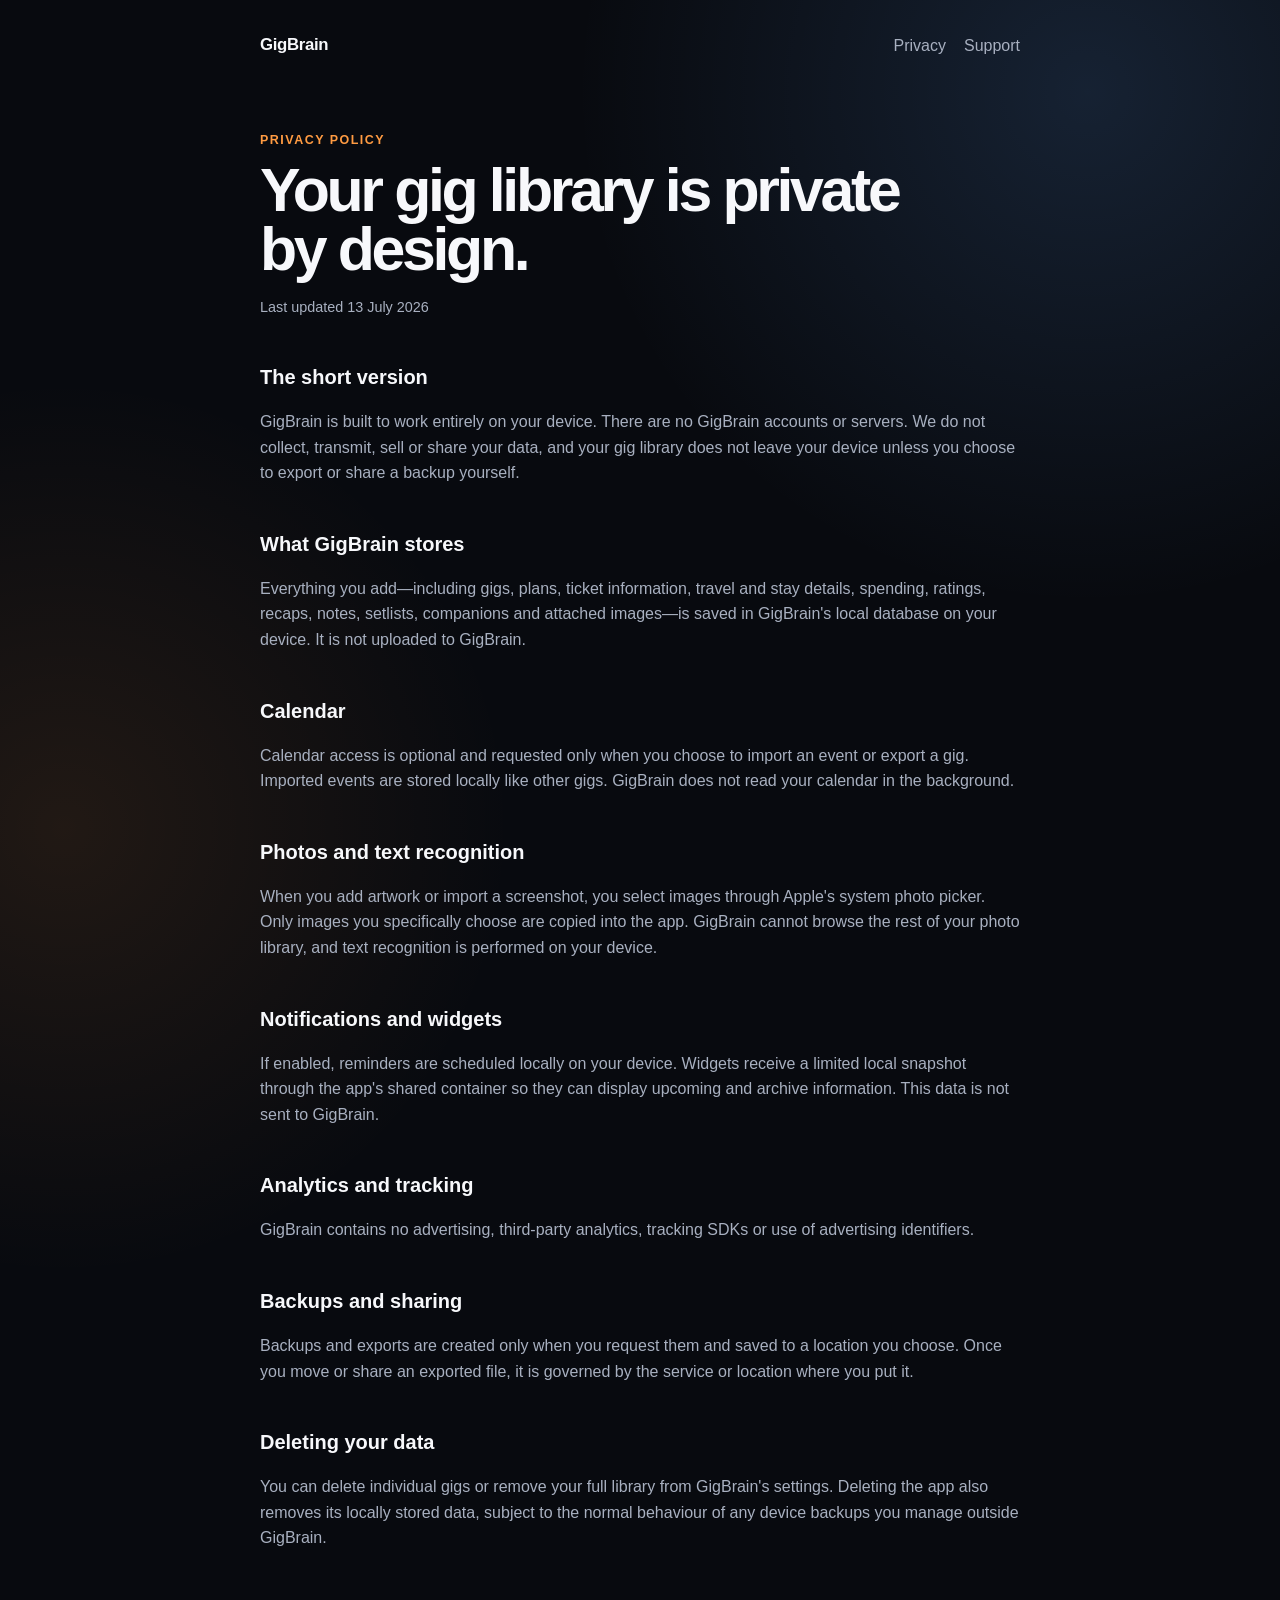
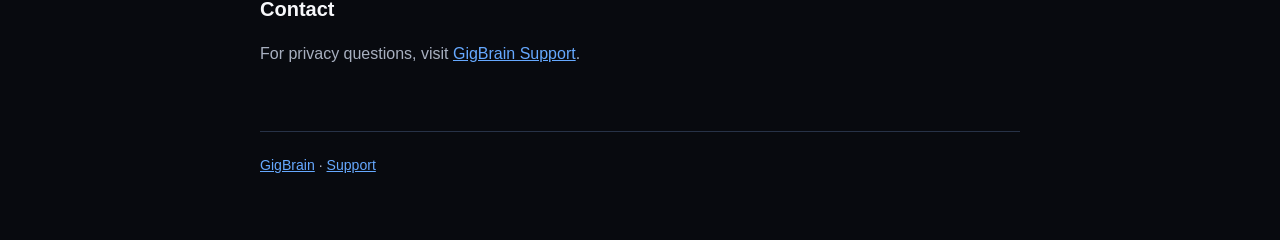
==== privacy.html @ a750eca6 "Add GigBrain privacy and support site" ====
<!doctype html>
<html lang="en-GB">
<head>
  <meta charset="utf-8">
  <meta name="viewport" content="width=device-width, initial-scale=1">
  <meta name="description" content="GigBrain privacy policy.">
  <title>Privacy Policy · GigBrain</title>
  <link rel="stylesheet" href="styles.css">
</head>
<body>
  <main class="shell document">
    <nav>
      <a class="brand" href="./">GigBrain</a>
      <div class="nav-links">
        <a href="privacy.html">Privacy</a>
        <a href="support.html">Support</a>
      </div>
    </nav>

    <div class="eyebrow">Privacy policy</div>
    <h1>Your gig library is private by design.</h1>
    <p class="updated">Last updated 13 July 2026</p>

    <section>
      <h2>The short version</h2>
      <p>GigBrain is built to work entirely on your device. There are no GigBrain accounts or servers. We do not collect, transmit, sell or share your data, and your gig library does not leave your device unless you choose to export or share a backup yourself.</p>
    </section>

    <section>
      <h2>What GigBrain stores</h2>
      <p>Everything you add—including gigs, plans, ticket information, travel and stay details, spending, ratings, recaps, notes, setlists, companions and attached images—is saved in GigBrain's local database on your device. It is not uploaded to GigBrain.</p>
    </section>

    <section>
      <h2>Calendar</h2>
      <p>Calendar access is optional and requested only when you choose to import an event or export a gig. Imported events are stored locally like other gigs. GigBrain does not read your calendar in the background.</p>
    </section>

    <section>
      <h2>Photos and text recognition</h2>
      <p>When you add artwork or import a screenshot, you select images through Apple's system photo picker. Only images you specifically choose are copied into the app. GigBrain cannot browse the rest of your photo library, and text recognition is performed on your device.</p>
    </section>

    <section>
      <h2>Notifications and widgets</h2>
      <p>If enabled, reminders are scheduled locally on your device. Widgets receive a limited local snapshot through the app's shared container so they can display upcoming and archive information. This data is not sent to GigBrain.</p>
    </section>

    <section>
      <h2>Analytics and tracking</h2>
      <p>GigBrain contains no advertising, third-party analytics, tracking SDKs or use of advertising identifiers.</p>
    </section>

    <section>
      <h2>Backups and sharing</h2>
      <p>Backups and exports are created only when you request them and saved to a location you choose. Once you move or share an exported file, it is governed by the service or location where you put it.</p>
    </section>

    <section>
      <h2>Deleting your data</h2>
      <p>You can delete individual gigs or remove your full library from GigBrain's settings. Deleting the app also removes its locally stored data, subject to the normal behaviour of any device backups you manage outside GigBrain.</p>
    </section>

    <section>
      <h2>Contact</h2>
      <p>For privacy questions, visit <a href="support.html">GigBrain Support</a>.</p>
    </section>

    <footer><a href="./">GigBrain</a> · <a href="support.html">Support</a></footer>
  </main>
</body>
</html>
---- styles.css ----
:root {
  color-scheme: light dark;
  --background: #080a0f;
  --surface: #121722;
  --surface-soft: #182131;
  --text: #f7f8fb;
  --muted: #a8b0c0;
  --border: #273247;
  --accent: #66a9ff;
  --orange: #ff9b42;
  font-family: -apple-system, BlinkMacSystemFont, "SF Pro Display", "Segoe UI", sans-serif;
}

* { box-sizing: border-box; }

body {
  margin: 0;
  background:
    radial-gradient(circle at 85% 5%, rgba(102, 169, 255, 0.15), transparent 32rem),
    radial-gradient(circle at 5% 45%, rgba(255, 155, 66, 0.10), transparent 28rem),
    var(--background);
  color: var(--text);
  line-height: 1.6;
}

a { color: var(--accent); }

.shell {
  width: min(760px, calc(100% - 32px));
  margin: 0 auto;
  padding: 32px 0 64px;
}

nav {
  display: flex;
  align-items: center;
  justify-content: space-between;
  gap: 20px;
  margin-bottom: 72px;
}

.brand {
  color: var(--text);
  font-size: 1.05rem;
  font-weight: 750;
  letter-spacing: -0.02em;
  text-decoration: none;
}

.nav-links { display: flex; gap: 18px; }
.nav-links a { color: var(--muted); text-decoration: none; }
.nav-links a:hover { color: var(--text); }

.eyebrow {
  color: var(--orange);
  font-size: 0.78rem;
  font-weight: 750;
  letter-spacing: 0.12em;
  text-transform: uppercase;
}

h1 {
  max-width: 680px;
  margin: 10px 0 16px;
  font-size: clamp(2.5rem, 8vw, 4.6rem);
  line-height: 0.98;
  letter-spacing: -0.055em;
}

.lede {
  max-width: 650px;
  margin: 0;
  color: var(--muted);
  font-size: clamp(1.05rem, 3vw, 1.25rem);
}

.actions { display: flex; flex-wrap: wrap; gap: 12px; margin-top: 30px; }
.button {
  display: inline-block;
  padding: 11px 17px;
  border: 1px solid var(--border);
  border-radius: 14px;
  background: var(--surface-soft);
  color: var(--text);
  font-weight: 650;
  text-decoration: none;
}
.button.primary { background: var(--accent); border-color: var(--accent); color: #06101e; }

.cards { display: grid; gap: 14px; margin-top: 56px; }
.card {
  padding: 22px;
  border: 1px solid var(--border);
  border-radius: 22px;
  background: color-mix(in srgb, var(--surface) 94%, transparent);
}
.card h2 { margin: 0 0 7px; font-size: 1.18rem; letter-spacing: -0.02em; }
.card p, .card li { color: var(--muted); }
.card p:last-child { margin-bottom: 0; }
.card ul { margin-bottom: 0; padding-left: 22px; }

.document h1 { font-size: clamp(2.4rem, 7vw, 3.8rem); }
.document > section { margin-top: 42px; }
.document h2 { margin-bottom: 8px; font-size: 1.25rem; }
.document p, .document li { color: var(--muted); }
.updated { color: var(--muted); font-size: 0.9rem; }

footer {
  margin-top: 64px;
  padding-top: 22px;
  border-top: 1px solid var(--border);
  color: var(--muted);
  font-size: 0.88rem;
}

@media (max-width: 520px) {
  nav { align-items: flex-start; margin-bottom: 52px; }
  .nav-links { flex-direction: column; gap: 5px; text-align: right; }
}
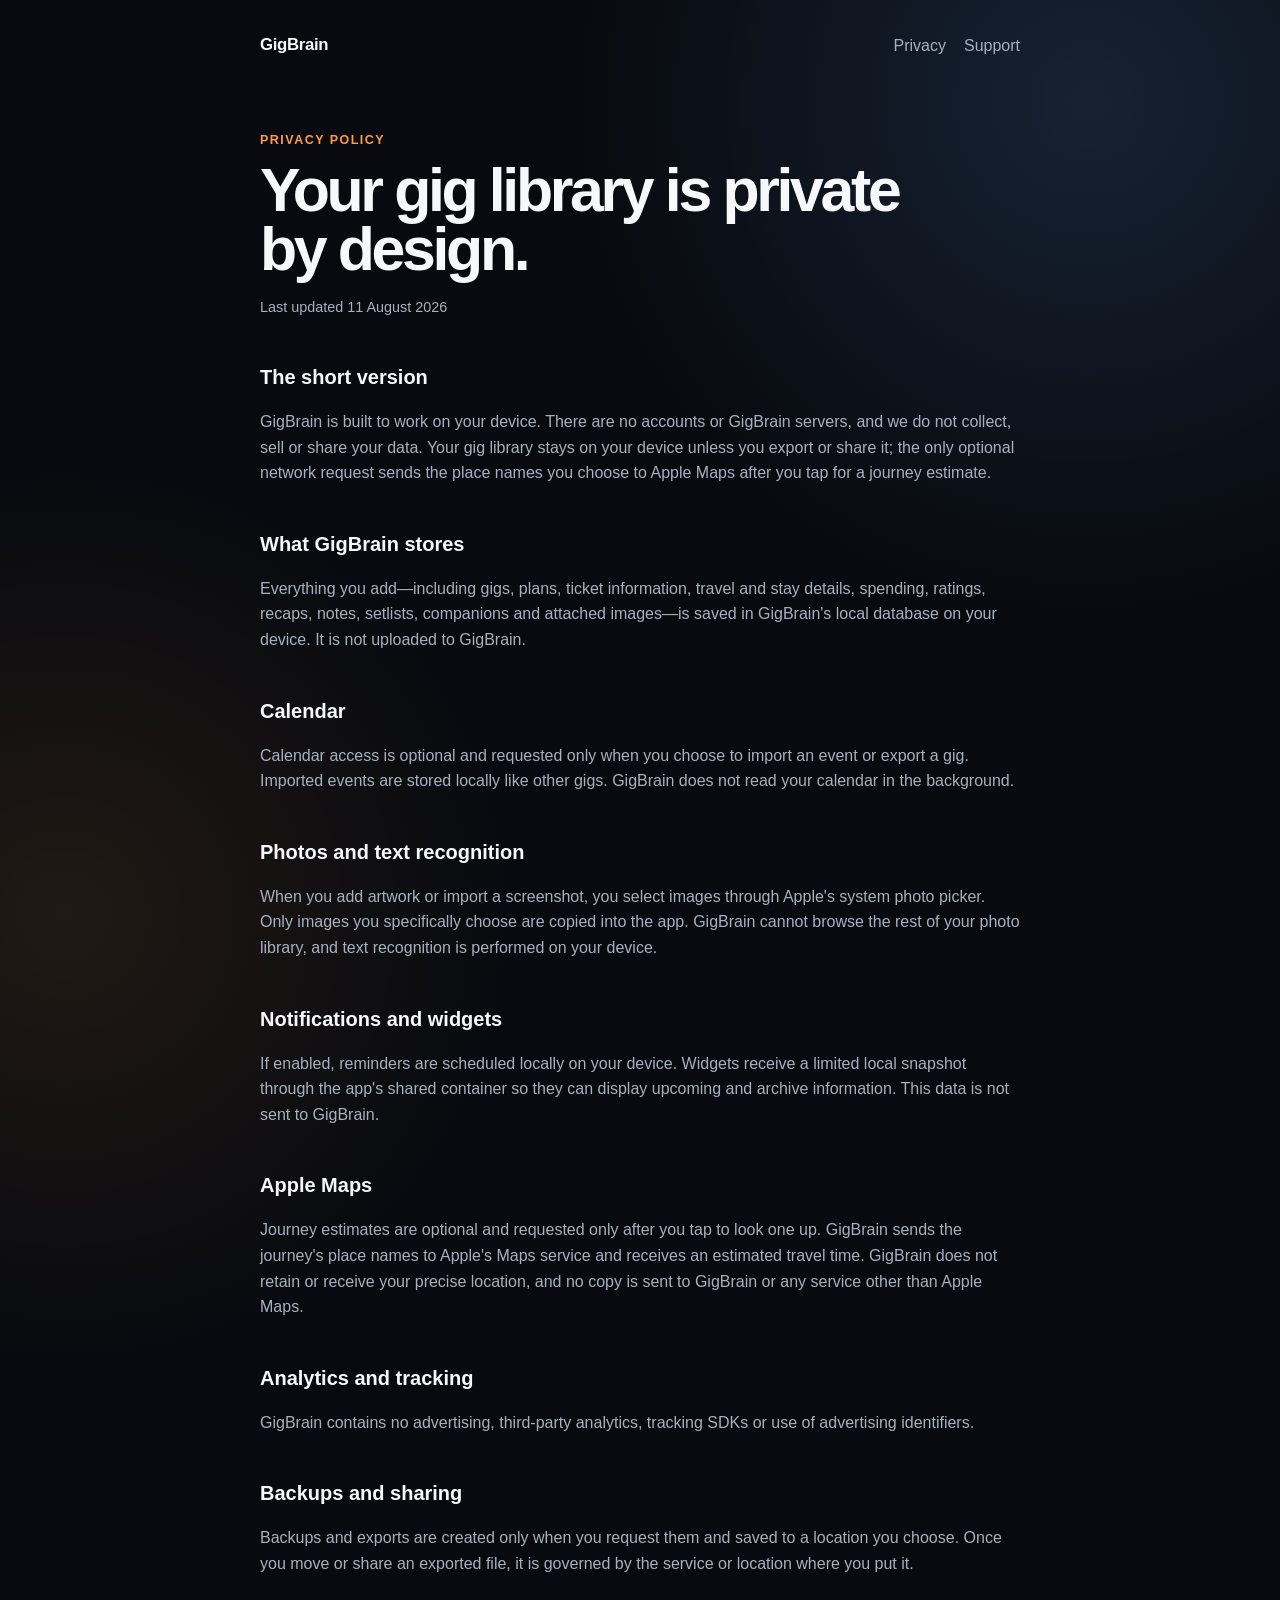
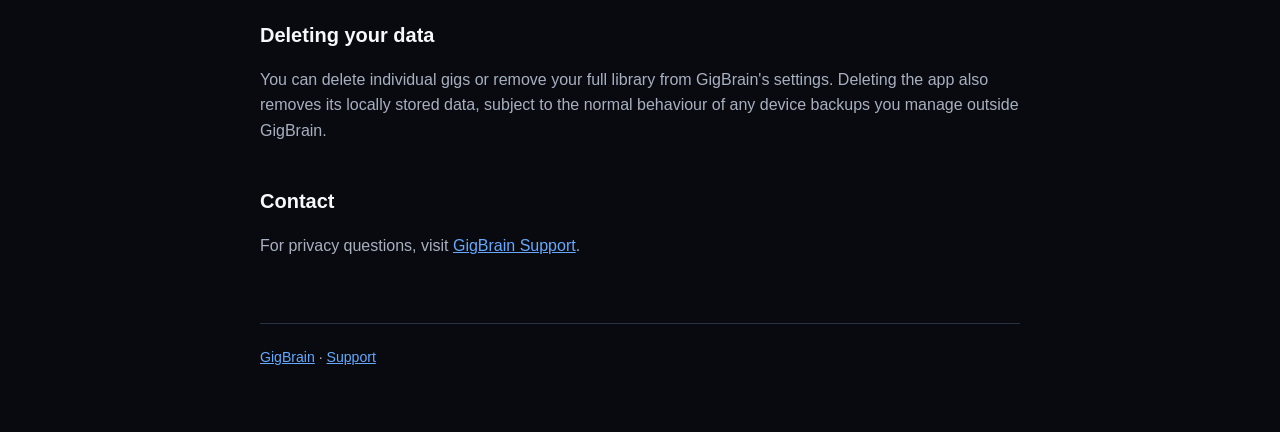
==== commit 71e3b57f: "Disclose Apple Maps journey estimates" ====
--- a/privacy.html
+++ b/privacy.html
@@ -19,11 +19,11 @@
 
     <div class="eyebrow">Privacy policy</div>
     <h1>Your gig library is private by design.</h1>
-    <p class="updated">Last updated 13 July 2026</p>
+    <p class="updated">Last updated 11 August 2026</p>
 
     <section>
       <h2>The short version</h2>
-      <p>GigBrain is built to work entirely on your device. There are no GigBrain accounts or servers. We do not collect, transmit, sell or share your data, and your gig library does not leave your device unless you choose to export or share a backup yourself.</p>
+      <p>GigBrain is built to work on your device. There are no accounts or GigBrain servers, and we do not collect, sell or share your data. Your gig library stays on your device unless you export or share it; the only optional network request sends the place names you choose to Apple Maps after you tap for a journey estimate.</p>
     </section>
 
     <section>
@@ -44,6 +44,11 @@
     <section>
       <h2>Notifications and widgets</h2>
       <p>If enabled, reminders are scheduled locally on your device. Widgets receive a limited local snapshot through the app's shared container so they can display upcoming and archive information. This data is not sent to GigBrain.</p>
+    </section>
+
+    <section>
+      <h2>Apple Maps</h2>
+      <p>Journey estimates are optional and requested only after you tap to look one up. GigBrain sends the journey's place names to Apple's Maps service and receives an estimated travel time. GigBrain does not retain or receive your precise location, and no copy is sent to GigBrain or any service other than Apple Maps.</p>
     </section>
 
     <section>
